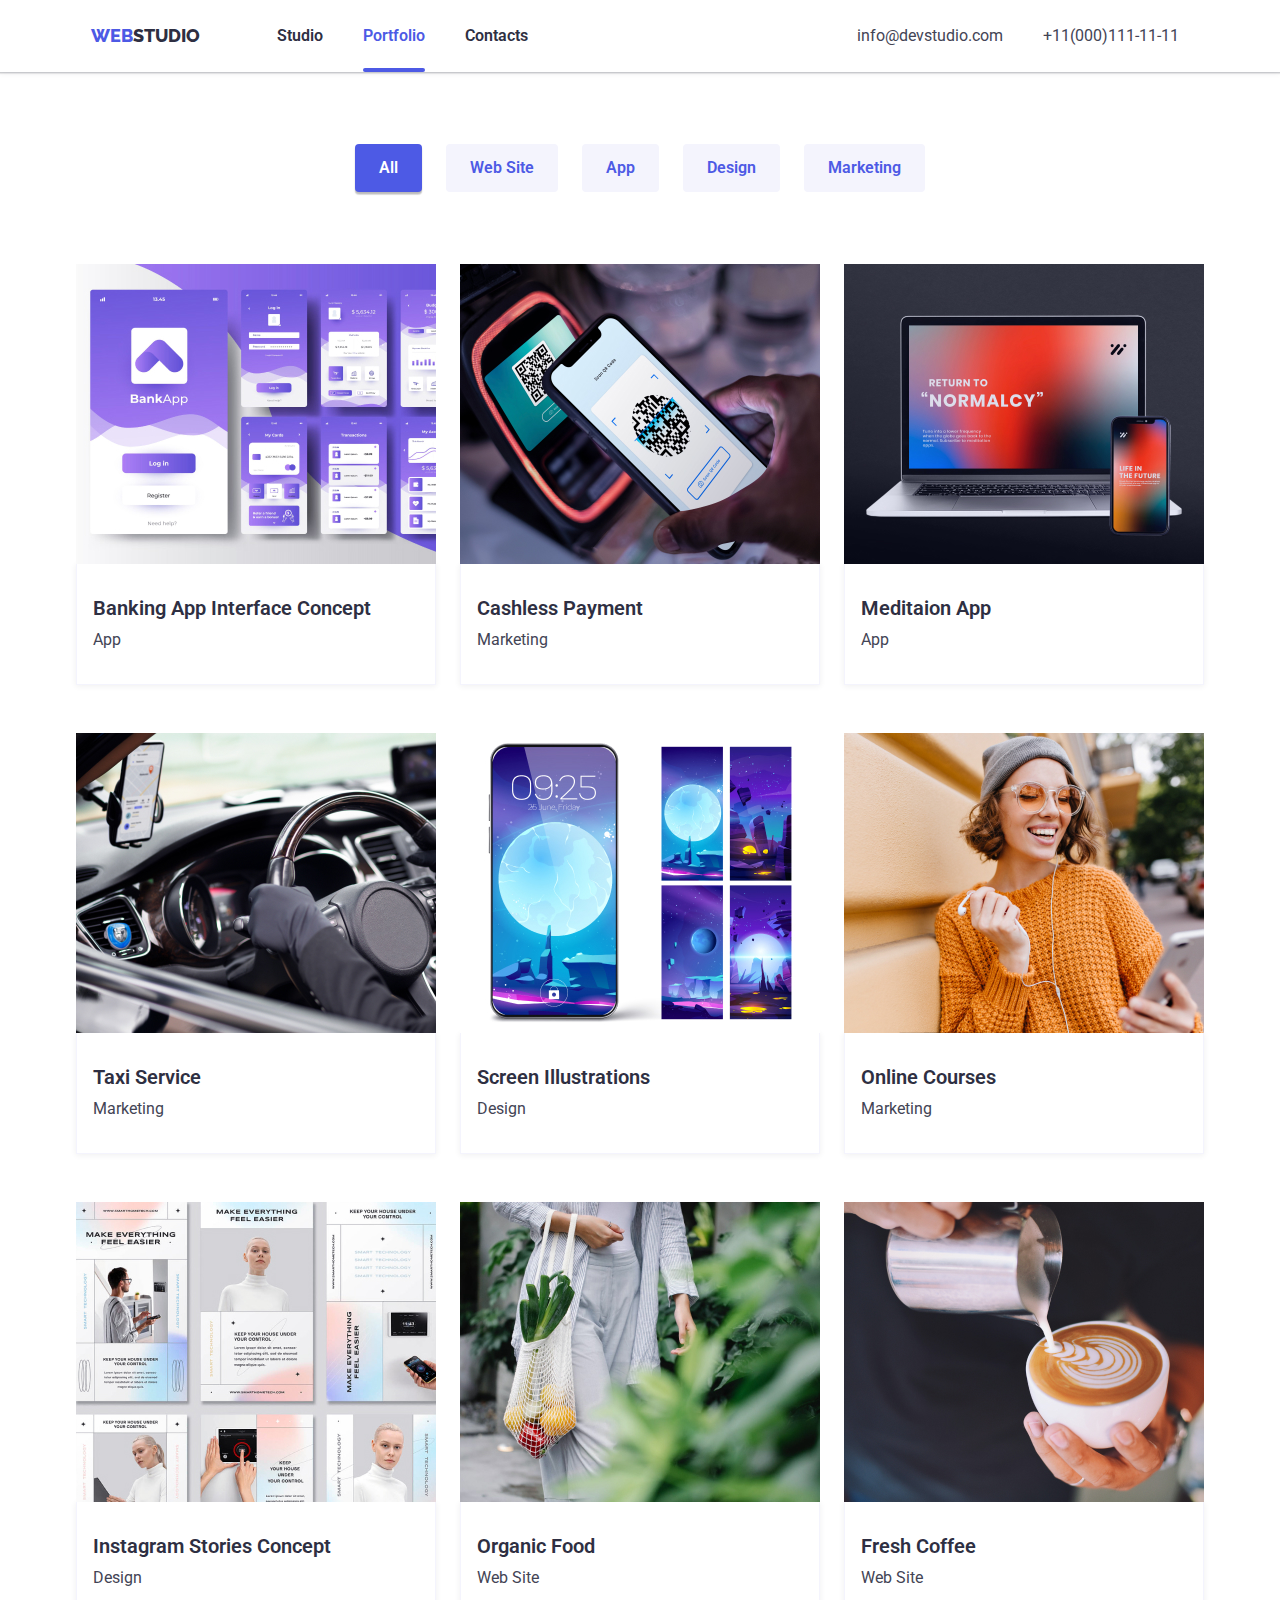
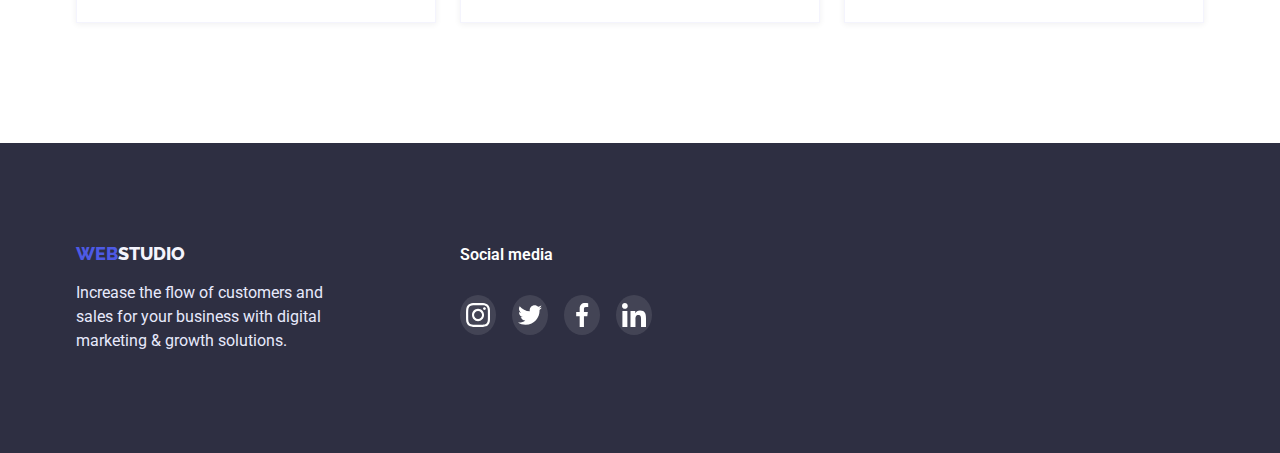
==== portfolio.html @ c19af89f "дз 6" ====
<!DOCTYPE html>
<html lang="en">
<head>
    <meta charset="UTF-8">
    <meta http-equiv="X-UA-Compatible" content="IE=edge">
    <meta name="viewport" content="width=device-width, initial-scale=1.0">
    <title>Document</title>
    <link href="https://fonts.googleapis.com/css2?family=Raleway:wght@800&family=Roboto:wght@400;500&display=swap" rel="stylesheet"/>
    <link rel="stylesheet" href="https://cdnjs.cloudflare.com/ajax/libs/modern-normalize/1.1.0/modern-normalize.min.css" integrity="sha512-wpPYUAdjBVSE4KJnH1VR1HeZfpl1ub8YT/NKx4PuQ5NmX2tKuGu6U/JRp5y+Y8XG2tV+wKQpNHVUX03MfMFn9Q==" crossorigin="anonymous" referrerpolicy="no-referrer" />
    <link rel="stylesheet" href="./css/styles.css"/>

</head>
<body>
<header class="header-list_one">
    <div class="container">
    <nav class="container-main_nav">
        <a href="#" class="logo-type"><span class="logos">WEB</span>STUDIO</a>
    <ul style="list-style-type:none" class="header-list">
        <li class="heder-list_item"><a href="./index.html" class="link">Studio</a></li>
        <li class="heder-list_item"><a href="#" class="link current">Portfolio</a></li>
        <li class="heder-list_item"><a href="#" class="link">Contacts</a></li>
    </ul>
        <ul style="list-style-type:none" class="header-listt">
            <li  class="heder-listt_item"><a href="mailto:info@devstudio.com" class="e-mail">info@devstudio.com</a></li>
            <li class="heder-listt_item"><a href="tel:+11(000)111-11-11" class="phone">+11(000)111-11-11</a></li>
        </ul>  
    </nav>  
    </div> 
</header>
<main>
    <section class="section-portfolio">
    <div class="container">
    <ul style="list-style-type:none" class="portfolio-btn_list">
        <li class="portfolio-btn_item"><button type="button" class="portfolio-btn-all"> <span class="portfolio-all">All</span> </button></li>
        <li class="portfolio-btn_item"><button type="button" class="portfolio-btn">Web Site</button></li>
        <li class="portfolio-btn_item"><button type="button" class="portfolio-btn">App</button></li>
        <li class="portfolio-btn_item"><button type="button" class="portfolio-btn">Design</button></li>
        <li class="portfolio-btn_item"><button type="button" class="portfolio-btn">Marketing</button></li>
    </ul>
    
        <h1 class="visually-hidden">Works</h1>
        <ul style="list-style-type:none" class="portfolio-cards_list">
            <li class="portfolio-cards_item"> 
              <a href="#" class="thumb-href">
                <div class="product-thumb">
                  <p class="text-extion">14 Stylish and User-Friendly App Design Concepts · Task Manager App · Calorie Tracker App · Exotic Fruit Ecommerce App · Cloud Storage App</p>
                <img class="img-portfolio" src="./images2/1.jpg" alt="App" width="360">
              </div>
                <div class="portfolio-cards_box">
                <h2 class="content">Banking App Interface Concept</h2>
                <p class="text-item">App</p>
            </div>
              </a> 
            </li>
            <li class="portfolio-cards_item">
              <a href="#" class="thumb-href">
              <div class="product-thumb">
              <p class="text-extion">14 Stylish and User-Friendly App Design Concepts · Task Manager App · Calorie Tracker App · Exotic Fruit Ecommerce App · Cloud Storage App</p>
              <img class="img-portfolio" src="./images2/2.jpg" alt="Marketing" width="360">
              </div>
                <div class="portfolio-cards_box">
                <h2 class="content">Cashless Payment</h2>
                <p class="text-item">Marketing</p>
            </div>
            </a>
            </li>
            <li class="portfolio-cards_item">
              <a href="#" class="thumb-href">
                <div class="product-thumb">
                <p class="text-extion">14 Stylish and User-Friendly App Design Concepts · Task Manager App · Calorie Tracker App · Exotic Fruit Ecommerce App · Cloud Storage App</p>
                 <img class="img-portfolio" src="./images2/3.jpg" alt="App" width="360">
                  </div>
                 <div class="portfolio-cards_box">
                 <h2 class="content">Meditaion App</h2>
                 <p class="text-item">App</p>
                </div>
              </a>
            </li>
            <li class="portfolio-cards_item">
              <a href="#" class="thumb-href">
                <div class="product-thumb">
                <p class="text-extion">14 Stylish and User-Friendly App Design Concepts · Task Manager App · Calorie Tracker App · Exotic Fruit Ecommerce App · Cloud Storage App</p> 
                <img class="img-portfolio" src="./images2/4.jpg" alt="Marketing" width="360">
                </div>
                <div class="portfolio-cards_box">
                 <h2 class="content">Taxi Service</h2>
                 <p class="text-item">Marketing</p>
                </div>
              </a>
            </li>
            <li class="portfolio-cards_item">
              <a href="#" class="thumb-href">
               <div class="product-thumb">
               <p class="text-extion">14 Stylish and User-Friendly App Design Concepts · Task Manager App · Calorie Tracker App · Exotic Fruit Ecommerce App · Cloud Storage App</p> 
                <img class="img-portfolio" src="./images2/5.jpg" alt="Design" width="360">
               </div>
                <div class="portfolio-cards_box">
                <h2 class="content">Screen Illustrations</h2>
                <p class="text-item">Design</p>
            </div>
            </a>
            </li>
            <li class="portfolio-cards_item">
              <a href="#" class="thumb-href">
              <div class="product-thumb">
              <p class="text-extion">14 Stylish and User-Friendly App Design Concepts · Task Manager App · Calorie Tracker App · Exotic Fruit Ecommerce App · Cloud Storage App</p> 
              <img class="img-portfolio" src="./images2/6.jpg" alt="Marketing" width="360">
              </div>
                <div class="portfolio-cards_box">
                <h2 class="content">Online Courses</h2>
                <p class="text-item">Marketing</p>
            </div>
            </a>
            </li>
            <li class="portfolio-cards_item">
              <a href="#" class="thumb-href">
              <div class="product-thumb">
               <p class="text-extion">14 Stylish and User-Friendly App Design Concepts · Task Manager App · Calorie Tracker App · Exotic Fruit Ecommerce App · Cloud Storage App</p> 
                <img class="img-portfolio" src="./images2/7.jpg" alt="Design" width="360">
              </div>
                <div class="portfolio-cards_box">
                <h2 class="content">Instagram Stories Concept</h2>
                <p class="text-item">Design</p>
            </div>
            </a>
            </li>
            <li class="portfolio-cards_item">
              <a href="#" class="thumb-href">
              <div class="product-thumb">
              <p class="text-extion">14 Stylish and User-Friendly App Design Concepts · Task Manager App · Calorie Tracker App · Exotic Fruit Ecommerce App · Cloud Storage App</p> 
              <img class="img-portfolio" src="./images2/8.jpg" alt="Web Site" width="360">
              </div>
                <div class="portfolio-cards_box">
                <h2 class="content">Organic Food</h2>
                <p class="text-item">Web Site</p>
            </div> 
            </a>
            </li>
            <li class="portfolio-cards_item">
              <a href="#" class="thumb-href">
              <div class="product-thumb">
               <p class="text-extion">14 Stylish and User-Friendly App Design Concepts · Task Manager App · Calorie Tracker App · Exotic Fruit Ecommerce App · Cloud Storage App</p> 
                <img class="img-portfolio" src="./images2/9.jpg" alt="Web Site" width="360">
              </div>
                <div class="portfolio-cards_box">
                <h2 class="content">Fresh Coffee</h2>
                <p class="text-item">Web Site</p>
            </div>
            </a>
            </li>
        </ul>
    </div>
    </section>
</main>
<footer class="footer-list">
    <div class="container">
    <div>
    <div class="footer-logo_box">
    <a href="#" class="logo-studio"><span class="logo-web">WEB</span>STUDIO</a>
    <p class="logo-text">Increase the flow of customers and sales for your business with digital marketing & growth solutions.</p>
</div>
</div>
<div class="fotter-svg-list">
<h3 class="fotter-title">Social media</h3>
<ul class="fotter-list">
    <li class="fotter-item">
      <a href="" class="fotter-link">
        <svg class="fotter-svg" width="24px" height="24px">
        <use href="./imeges3/symbol-defs.svg#icon-instagram-2-1">
        </use>
      </svg>
    </a>
  </li>
    <li class="fotter-item">
      <a href="" class="fotter-link">
        <svg class="fotter-svg" width="24px" height="24px">
        <use href="./imeges3/symbol-defs.svg#icon-twitter-1-1">
        </use>
      </svg>
    </a>
    </li>
    <li class="fotter-item">
      <a href="" class="fotter-link">
        <svg class="fotter-svg" width="24px" height="24px">
        <use href="./imeges3/symbol-defs.svg#icon-facebook-1-1">
        </use>
      </svg>
    </a>
    </li>
    <li class="fotter-item">
      <a href="" class="fotter-link">
        <svg class="fotter-svg" width="24px" height="24px">
        <use href="./imeges3/symbol-defs.svg#icon-linkedin-1-1">
        </use>
      </svg>
    </a>
    </li>
  </ul>
</div>
</div>
</footer> 
</body>
</html>
---- css/styles.css ----
:root{
    --NAVYBLUE: #2E2F42;
    --white: #FFFFFF;
    --iris: #4D5AE5;
    --slate: #434455;
    --CLOUD: #F4F4FD;
    --CORNFLOWER: #E7E9FC;
    --bly: #404BBF;
    }

body{
font-family: 'Roboto', sans-serif;
}

.subject{
background: var(--white);
}

.logo{
font-family: 'Raleway', sans-serif; 
font-weight: 800;
font-size: 18px;
line-height: 1.3;
color: var(--iris);
text-decoration: none;
}

.logo-link{
display: block;
font-family: 'Raleway', sans-serif; 
font-weight: 800;
font-size: 18px;
line-height: 1.3;
color: var(--NAVYBLUE);
text-decoration: none;
}

.list{
font-weight: 600;
font-size: 16px;
line-height: 1.5;
}

.list-studio{
color: var(--NAVYBLUE);
text-decoration: none;
list-style-type: none;
transition: color 250ms cubic-bezier(0.4, 0, 0.2, 1);
}

.list-studio:hover,
.list-studio:focus{
color: var(--iris);
}

.list-studio:active{
color: var(--iris);
}

.list-portfolio{
color: var(--NAVYBLUE);
text-decoration: none;
transition: color 250ms cubic-bezier(0.4, 0, 0.2, 1);  
}

.list-portfolio:hover,
.list-portfolio:focus{
color: var(--iris);
}

.list-portfolio:active{
color: var(--iris);
}

.list-contacts{
color: var(--NAVYBLUE);
text-decoration: none;
transition: color 250ms cubic-bezier(0.4, 0, 0.2, 1);  
}

.list-contacts:hover,
.list-contacts:focus{
color: var(--iris);
}

.list-contacts:active{
color: var(--iris);
}

.mail{
font-size: 16px;
line-height: 1.5;
color: var(--slate);
text-decoration: none;
transition: color 250ms cubic-bezier(0.4, 0, 0.2, 1);  
}

.mail:hover,
.mail:focus{
color: var(--iris);
}

.tel{
font-size: 16px;
line-height: 1.5;
color: var(--slate);
text-decoration: none;
transition: color 250ms cubic-bezier(0.4, 0, 0.2, 1);  
}

.tel:hover,
.tel:focus{
color: var(--iris);
}

.hero{
background: var(--NAVYBLUE);
}

.title{
font-weight: 600;
font-size: 56px;
line-height: 1;
color: var(--white);
}

.button{
background: var(--iris);
cursor: pointer;
box-shadow: 0px 4px 4px rgba(0, 0, 0, 0.15);
border-radius: 4px;
transition: color 250ms cubic-bezier(0.4, 0, 0.2, 1),
box-shadow 250ms cubic-bezier(0.4, 0, 0.2, 1);  
}

.button-text{
font-family: 'Roboto';
font-weight: 600;
font-size: 16px;
line-height: 1.2;
color: var(--white);  
}


.button:hover,
.button:focus{
color: var(--iris);
box-shadow: 0px 1px 6px rgba(46, 47, 66, 0.08), 0px 1px 1px rgba(46, 47, 66, 0.16), 0px 2px 1px rgba(46, 47, 66, 0.08);
}

.button:active{
color: var(--bly);
box-shadow: 0px 4px 4px rgba(0, 0, 0, 0.15);
}

.item{
font-weight: 600;
font-size: 20px;
line-height: 1.2;
color: var(--NAVYBLUE);
}

.items{
font-size: 16px;
line-height: 1.5;
color: var(--slate);
}

.work{
font-weight: 600;
font-size: 36px;
line-height: 1.1;
color: var(--NAVYBLUE);
}

.we{
background: var(--CLOUD);
}

.comanda{
font-weight: 600;
font-size: 36px;
line-height: 1.1;
color: var(--NAVYBLUE);  
}

.comanda-we{
background: var(--white);
}

.name{
font-weight: 600;
font-size: 20px;
line-height: 1.2;
color: var(--NAVYBLUE);
}

.slogan{
font-size: 16px;
line-height: 1.5;
color: var(--slate); 
}

.footer{
background: var(--NAVYBLUE);
}


/* 02*/

.logo-links{
font-family: 'Raleway', sans-serif; 
font-style: normal;
font-weight: 800;
font-size: 18px;
line-height: 1.2;
color: var(--CLOUD);
text-decoration: none; 
}

.text{
font-size: 16px;
line-height: 1.5;
color: var(--CORNFLOWER);   
}

.body{
font-family: 'Roboto', sans-serif; 
}

.header-list{
background: var(--white);
font-style: normal;
}

.logos{
font-family: 'Raleway', sans-serif; 
font-weight: 800;
font-size: 18px;
line-height: 1.3;
color: var(--iris);
text-decoration: none;
}

.logo-type{
font-family: 'Raleway', sans-serif;
font-weight: 800;
font-size: 18px;
line-height: 1.3;
color: var(--NAVYBLUE);
text-decoration: none;
}

.link{
font-weight: 600;
font-size: 16px;
line-height: 1.5;
color: var(--NAVYBLUE);
text-decoration: none;
transition: color 250ms cubic-bezier(0.4, 0, 0.2, 1);  
}

.link:hover,
.link:focus{
color: var(--iris);
}

.link:active{
color: var(--iris);
}

.e-mail{
font-size: 16px;
line-height: 1.5;
color: var(--slate);
text-decoration: none;
transition: color 250ms cubic-bezier(0.4, 0, 0.2, 1);  
}

.e-mail:hover,
.e-mail:focus{
color: var(--iris);
}

.phone{
font-size: 16px;
line-height: 1.5;
color: var(--slate);  
text-decoration: none;
transition: color 250ms cubic-bezier(0.4, 0, 0.2, 1);  
}

.phone:hover,
.phone:focus{
color: var(--iris);
}

.portfolio-all{
color: var(--white);
}


.portfolio-btn-all{
background: var(--iris);
font-family: inherit;
font-weight: 600;
font-size: 16px;
line-height: 1.5;
color: var(--white);
cursor: pointer;
border-radius: 4px;
transition: color 250ms cubic-bezier(0.4, 0, 0.2, 1),
background-color 250ms cubic-bezier(0.4, 0, 0.2, 1);  
box-shadow: 0px 3px 1px rgba(0, 0, 0, 0.1), 0px 2px 1px rgba(0, 0, 0, 0.08), 0px 2px 2px rgba(0, 0, 0, 0.12);
}

.portfolio-btn-all:hover,
.portfolio-btn-all:focus{
color: var(--white);   
background-color: var(--iris);
}

.portfolio-btn-all:active{
color: var(--bly);
}

.portfolio-btn{
background: var(--CLOUD);
font-family: inherit;
font-weight: 600;
font-size: 16px;
line-height: 1.5;
color: var(--iris);
cursor: pointer;
border-radius: 4px;
transition: color 250ms cubic-bezier(0.4, 0, 0.2, 1),
background-color 250ms cubic-bezier(0.4, 0, 0.2, 1);  
}

.portfolio-btn:hover,
.portfolio-btn:focus{
 color: var(--white);   
 background-color: var(--iris);
 box-shadow: 0px 3px 1px rgba(0, 0, 0, 0.1), 0px 2px 1px rgba(0, 0, 0, 0.08), 0px 2px 2px rgba(0, 0, 0, 0.12);
}

.portfolio-btn:active{
color: var(--bly);
}

.content{
font-weight: 600;
font-size: 20px;
line-height: 1.2;
color: var(--NAVYBLUE);
}

.text-item{
font-size: 16px;
line-height: 1.5;
color: var(--slate);
}

.footer-list{
background: var(--NAVYBLUE);
}

.logo-web{
font-family: 'Raleway', sans-serif; 
font-weight: 800;
font-size: 18px;
line-height: 1.2;
color: var(--iris);
text-decoration: none;
}

.logo-studio{
font-family: 'Raleway', sans-serif; 
font-weight: 800;
font-size: 18px;
line-height: 1.2;
color: var(--CLOUD);
text-decoration: none;
}

.logo-text{
font-weight: 400;
font-size: 16px;
line-height: 1.5;
color: var(--CORNFLOWER); 
}


/* general conteiner/section-page for two pages*/

h1,
h2,
h3,
p {
margin: 0;
}

ul {
list-style: none;
padding-left: 0;
margin: 0;
}

.container{
width: 1158px;
padding: 0 15px;
margin: 0  auto;
}

.section-page{
padding-top: 96px;
padding-bottom: 120px;
}


/* one page */ 

.logo-link{
display: block; 
padding-top: 24px;
padding-bottom: 24px;
}

.list{
display: flex; 
margin-left: 77px;
list-style-type:none;
}

.header-list_items{
 margin-right: 40px; 
}

.header-list_items:last-child{
margin-right: 0;
}

.list-studio{
display: block; 
padding-top: 24px;
padding-bottom: 24px; 
}

.list-portfolio{
display: block; 
padding-top: 24px;
padding-bottom: 24px;
}

.list-contacts{
margin-right: 0;
display: block; 
padding-top: 24px;
padding-bottom: 24px;
}

.subject{
box-shadow: 0px 2px 1px rgba(46, 47, 66, 0.08), 0px 1px 1px rgba(46, 47, 66, 0.16), 0px 1px 6px rgba(46, 47, 66, 0.08);
}

.subject-list{
display: flex;
margin-left: auto;
}

.subject-list_item{
margin-right: 40px;
}

.subject-list_item:last-child{
margin-right: 0;
}

.mail{
display: block; 
padding-top: 24px;
padding-bottom: 24px;  
}

.tel{
display: block; 
padding-top: 24px;
padding-bottom: 24px;
}

.conteiner-flex{
width: 1158px;
margin: 0 auto;
padding: 0 15px;
}


.container-main_navi{
display: flex;
}


.hero{
text-align: center;
padding-top: 192px;
padding-bottom: 192px;
}

.container-hero{
margin-right: auto;
margin-left: auto;
width: 492px;
}

.title{
display: block;
}

.button{
display: inline-block;  
padding: 16px 32px;
border: none;
margin-top: 48px;
}

.img-work{
display: block;
max-width: 100%;
height: auto;
}

.visually-hidden{
position: absolute;
width: 1px;
height: 1px;
margin: -1px;
border: 0;
padding: 0;
 white-space: nowrap;
clip-path: inset(100%);
clip: rect(0 0 0 0);
overflow: hidden;
}

.about-us_list{
padding-top: 120px;
padding-bottom: 120px;
}

.about-us{
display: flex;
justify-content: center;
gap: 24px;
}

.item{
margin-bottom: 8px;
}

.about-us_item{
 width: 264px;
}

.work-section{
padding-bottom: 120px;
}

.work{
text-align: center;
margin-bottom: 72px;
}

.work-list{
display: flex;
justify-content: center;
gap: 24px;
}

.we{
padding-top: 120px;
padding-bottom: 120px;
}

.comanda{
text-align: center; 
margin-bottom: 72px; 
}

.comanda-list{
display: flex;
gap: 24px;
}

.comanda-we{
box-shadow: 0px 1px 6px rgba(46, 47, 66, 0.08), 0px 1px 1px rgba(46, 47, 66, 0.16), 0px 2px 1px rgba(46, 47, 66, 0.08);
}

.comanda-we_item{
padding: 32px 16px;
text-align: center;
border-radius: 0px 0px 4px 4px;
}

.name{
margin-bottom: 8px;
}

.slogan{
margin-bottom: 12px;
}

.img{
display: block;
max-width: 100%; 
height: auto;
}


.footer{
padding-top: 100px;
padding-bottom: 100px;
}

.footer-logo_links{
 display: block;
 width: 264px;
flex-wrap: wrap; 
}

.text{
margin-top: 16px;
}




/* two page */

.logo-type{
display: block;
padding-top: 24px;
padding-bottom: 24px;
}

.header-list_one{
background: var(--white);
box-shadow: 0px 2px 1px rgba(46, 47, 66, 0.08), 0px 1px 1px rgba(46, 47, 66, 0.16), 0px 1px 6px rgba(46, 47, 66, 0.08);
}

.header-list{
display: flex;
margin-left: 77px;
}

.heder-list_item{
margin-right: 40px; 
}

.link{

display: block; 
padding-top: 24px;
padding-bottom: 24px; 
}

.header-listt{
display: flex;
margin-left: auto;
}

.heder-listt_item{
margin-right: 40px;    
}

.e-mail{
display: block; 
padding-top: 24px;
padding-bottom: 24px;
}
 
.phone{
display: block; 
padding-top: 24px;
padding-bottom: 24px; 
}
    
.container-main_nav{
display: flex;
width: 1158px;
padding: 0 15px;
margin: 0 auto;
}

.section-portfolio{
padding-top: 72px;
padding-bottom: 120px;
}

.portfolio-btn_list{
display: flex;
justify-content: center;
gap: 24px;
margin-bottom: 72px;
}

.portfolio-btn-all{
line-height: 1.5;
font-size: 16px;
padding: 12px 24px;
border: 0;
}

.portfolio-btn{
line-height: 1.5;
font-size: 16px;
padding: 12px 24px;
border: 0;
}

.portfolio-cards_list{
display: flex;
justify-content: center;
flex-wrap: wrap;
}

.portfolio-cards_item{
margin-right: 24px;
margin-bottom: 48px;
}

.portfolio-cards_item:nth-child(3n) {
margin-right: 0;
}

.portfolio-cards_item:nth-last-child(-n + 3){
 margin-bottom: 0;
}


.img-portfolio{
display: block;
max-width: 100%; 
height: auto;   
}

/*.portfolio-cards_item{
    flex-basis: calc ( (100% - 2 * 24px) / 3);  
    }*/



.portfolio-cards_box{
padding: 32px 16px;
border: 0.5px solid #F4F4FD;
border-top: 0;
box-shadow: 0px 1px 6px rgba(46, 47, 66, 0.08);
transition: box-shadow 250ms cubic-bezier(0.4, 0, 0.2, 1);  
}

.portfolio-cards_box:hover,
.portfolio-cards_box:focus{
box-shadow: 0px 1px 6px rgba(46, 47, 66, 0.08), 0px 1px 1px rgba(46, 47, 66, 0.16), 0px 2px 1px rgba(46, 47, 66, 0.08);  
}

.content{
margin-bottom: 8px;
}

.footer-list{
padding-top: 100px;
padding-bottom: 100px;
}

.footer-logo_box{
width: 264px;
display: flex;
flex-wrap: wrap; 
}

.logo-text{ 
margin-top: 16px;
}

/*Vector page1*/


*{
padding: 0;    
margin: 0;
box-sizing: border-box;
}

.hero{
height: 600px;
max-width: 1600px;
margin-left: auto;
margin-right: auto;
background-image: linear-gradient(rgba(46, 47, 66, 0.7), rgba(46, 47, 66, 0.7)),  url(../images/people-office\ 8.jpg);
background-size: cover;
background-position: center;
background-repeat: no-repeat;
}

.vector{
display: flex;
height: 112px;
background: #F4F4FD;
border-radius: 4px;
margin-bottom: 8px;
align-items: center; 
justify-content: center;
}

.social{
display: flex;
align-items: center; 
justify-content: center;
gap: 24px;
}

.social-media{
display: flex; 
width: 40px;
height: 40px;
margin-top: 12px;
background-color: var(--iris);
border-radius: 50%;
}

.social-media_list{
width: 100%;
height: 100%;
display: flex; 
align-items: center; 
justify-content: center;
border-radius: 50%;
transition: background-color 250ms cubic-bezier(0.4, 0, 0.2, 1);  
}

.social-media_list:hover{
background-color: #31D0AA;
}

.social-media_list:focus{
background-color: #31D0AA;
}

.item-media{
fill: var(--white);
}

.customers-list{
 padding-top: 120px;   
 padding-bottom: 120px;
 text-align: center;
}

.customers{
font-weight: 700;
font-size: 36px;
line-height: 1.2;
color: var(--NAVYBLUE);   
font-family: 'Roboto';
font-style: normal;
margin-bottom: 72px;
}

.customers-item{
display: flex;
align-items: center; 
justify-content: center;
gap: 24px;
}

.customers-item_li{
display: flex;
align-items: center;
justify-content: center;
width: 168px;
height: 88px; 
}

.coustomers-partner{
display: flex;
align-items: center;
justify-content: center;
border: 1px solid #8E8F99;
border-radius: 4px;
width: 100%;
height: 100%;
color: #8E8F99;
transition: color 250ms cubic-bezier(0.4, 0, 0.2, 1),
border 250ms cubic-bezier(0.4, 0, 0.2, 1);  
}

.coustomers-partner:hover,
.coustomers-partner:focus{
color: var(--iris); 
border: 1px solid var(--iris);
}

.partner{
fill: currentColor;
transition: color 250ms cubic-bezier(0.4, 0, 0.2, 1);
}

.icon {
fill: currentColor;
}


.partner:hover{
fill: var(--iris);
}

.partner:focus{
fill: var(--iris);
}

.footer >.container{
display: flex;
}

.fotter-title{
font-weight: 600;
font-size: 16px;
line-height: 24px;
color: var(--white);
}

.fotter-list{
display: flex;
margin-top: 16px;
}

/*.fotter-item{
display: block;
margin-right: 16px;
}*/

.fotter-item{
display: flex; 
width: 40px;
height: 40px;
margin-top: 12px;
margin-right: 16px;
border-radius: 50%;
}

.fotter-link{
display: flex;
justify-content: center;
align-items: center;
width: 100%;
height: 100%;
border-radius: 50%;
background: rgba(255, 255, 255, 0.1);
transition: background-color 250ms cubic-bezier(0.4, 0, 0.2, 1);
}

/*width: 100%;
height: 100%;
display: flex; 
align-items: center; 
justify-content: center;
border-radius: 50%;
transition: background-color 250ms cubic-bezier(0.4, 0, 0.2, 1);*/

.fotter-link:hover{
background-color: #31D0AA;
}

.fotter-link:focus{
background-color: #31D0AA;
}

.fotter-svg-list{
width: 208px;
height: 80px;   
margin-left: 120px;
}

.fotter-svg{
fill: var(--white);
}

/*vector page2*/

/*
.footer-title-portfolio{
font-weight: 600;
font-size: 16px;
line-height: 24px;
color: var(--white);
}*/

.footer-list >.container{
display: flex;
}
/*Animation*/

.text-extion{
position: absolute;
width: 100%;
height: 100%;
padding: 40px 32px;
color: var(--white);
transform: translateY(100%);
transition: transform 250ms cubic-bezier(0.4, 0, 0.2, 1),
visibility 250ms cubic-bezier(0.4, 0, 0.2, 1);
opacity: 0;
}

.thumb-href:hover .text-extion{
transform: translateY(0);
opacity: 1;
transition: opacity 250ms cubic-bezier(0.4, 0, 0.2, 1),
visibility 250ms cubic-bezier(0.4, 0, 0.2, 1);
}

.thumb-href:focus .text-extion{
transform: translateY(0);
opacity: 1;
transition: opacity 250ms cubic-bezier(0.4, 0, 0.2, 1),
visibility 250ms cubic-bezier(0.4, 0, 0.2, 1);
}


.product-thumb{
position: relative;
width: 360px;
height: 300px;
overflow: hidden;
}

.product-thumb::before{
display: inline-block;
content: "";
position: absolute;
width: 100%;
height: 100%;
background-color: rgba(77, 90, 229, 0.5);
transition: transform 250ms cubic-bezier(0.4, 0, 0.2, 1),
opacity 250ms cubic-bezier(0.4, 0, 0.2, 1), transform 250ms;
transform: translateY(100%);
opacity: 0;
}

.thumb-href:hover .product-thumb::before{
transition: transform 250ms cubic-bezier(0.4, 0, 0.2, 1),
visibility 250ms cubic-bezier(0.4, 0, 0.2, 1),
opacity 250ms cubic-bezier(0.4, 0, 0.2, 1);
transform: translateY(0);
opacity: 1;
}

.thumb-href:focus .product-thumb::before{
transition: transform 250ms cubic-bezier(0.4, 0, 0.2, 1),
visibility 250ms cubic-bezier(0.4, 0, 0.2, 1),
opacity 250ms cubic-bezier(0.4, 0, 0.2, 1);
transform: translateY(0);
opacity: 1;
}


.thumb-href{
display: block;
text-decoration: none;
}


/*Modal*/


.backdrop{
left: 0;
top: 0;
position: fixed;
width: 100%;
height: 100%;
background-color:  rgba(46, 47, 66, 0.4);
opacity: 1;
transition: opacity 250ms cubic-bezier(0.4, 0, 0.2, 1),
visibility 250ms cubic-bezier(0.4, 0, 0.2, 1);
}

.backdrop.is-hidden{
opacity: 0;
pointer-events: none;
visibility: hidden ;
}

.modal{
position: absolute;
top: 50%;
left: 50%;
transform: translate(-50%, -50%);
width: 408px;
height: 576px;
background-color: #FCFCFC;
}

.modal-button{
display: flex;
justify-content: center;
align-items: center;
width: 24px;
height: 24px;
background: #E7E9FC;
border: 1px solid rgba(0, 0, 0, 0.1);
border-radius: 50%;
padding: 8px 8px;
margin-top: 24px;
margin-left: 360px;
transition: border-radius 250ms cubic-bezier(0.4, 0, 0.2, 1),
visibility 250ms cubic-bezier(0.4, 0, 0.2, 1);
}

.modal-button:hover{
background: #E7E9FC;
box-shadow: 0px 1px 6px rgba(46, 47, 66, 0.08), 0px 1px 1px rgba(46, 47, 66, 0.16), 0px 2px 1px rgba(46, 47, 66, 0.08);
border-radius: 4px;
}


/*underline 1*/

.list-studio{
position: relative;
text-decoration: none;
}

/*.list-studio::after{
content: '';
position: absolute;
display: block;
width: 48px;
height: 4px;
left: 0;
bottom: 0;
background-color: var(--iris);
opacity: 0;
transition: opacity 250ms cubic-bezier(0.4, 0, 0.2, 1);
}*/

.list-studio:hover::after{
opacity: 1;
}

.current::after{
content: '';
position: absolute;
display: block;
width: 100%;
height: 4px;
left: 0;
bottom: 0;
border-radius: 2px;
background-color: var(--iris);
}

.current{
color: var(--iris);
}


/*underline 2*/

.link{
position: relative;
text-decoration: none;
}
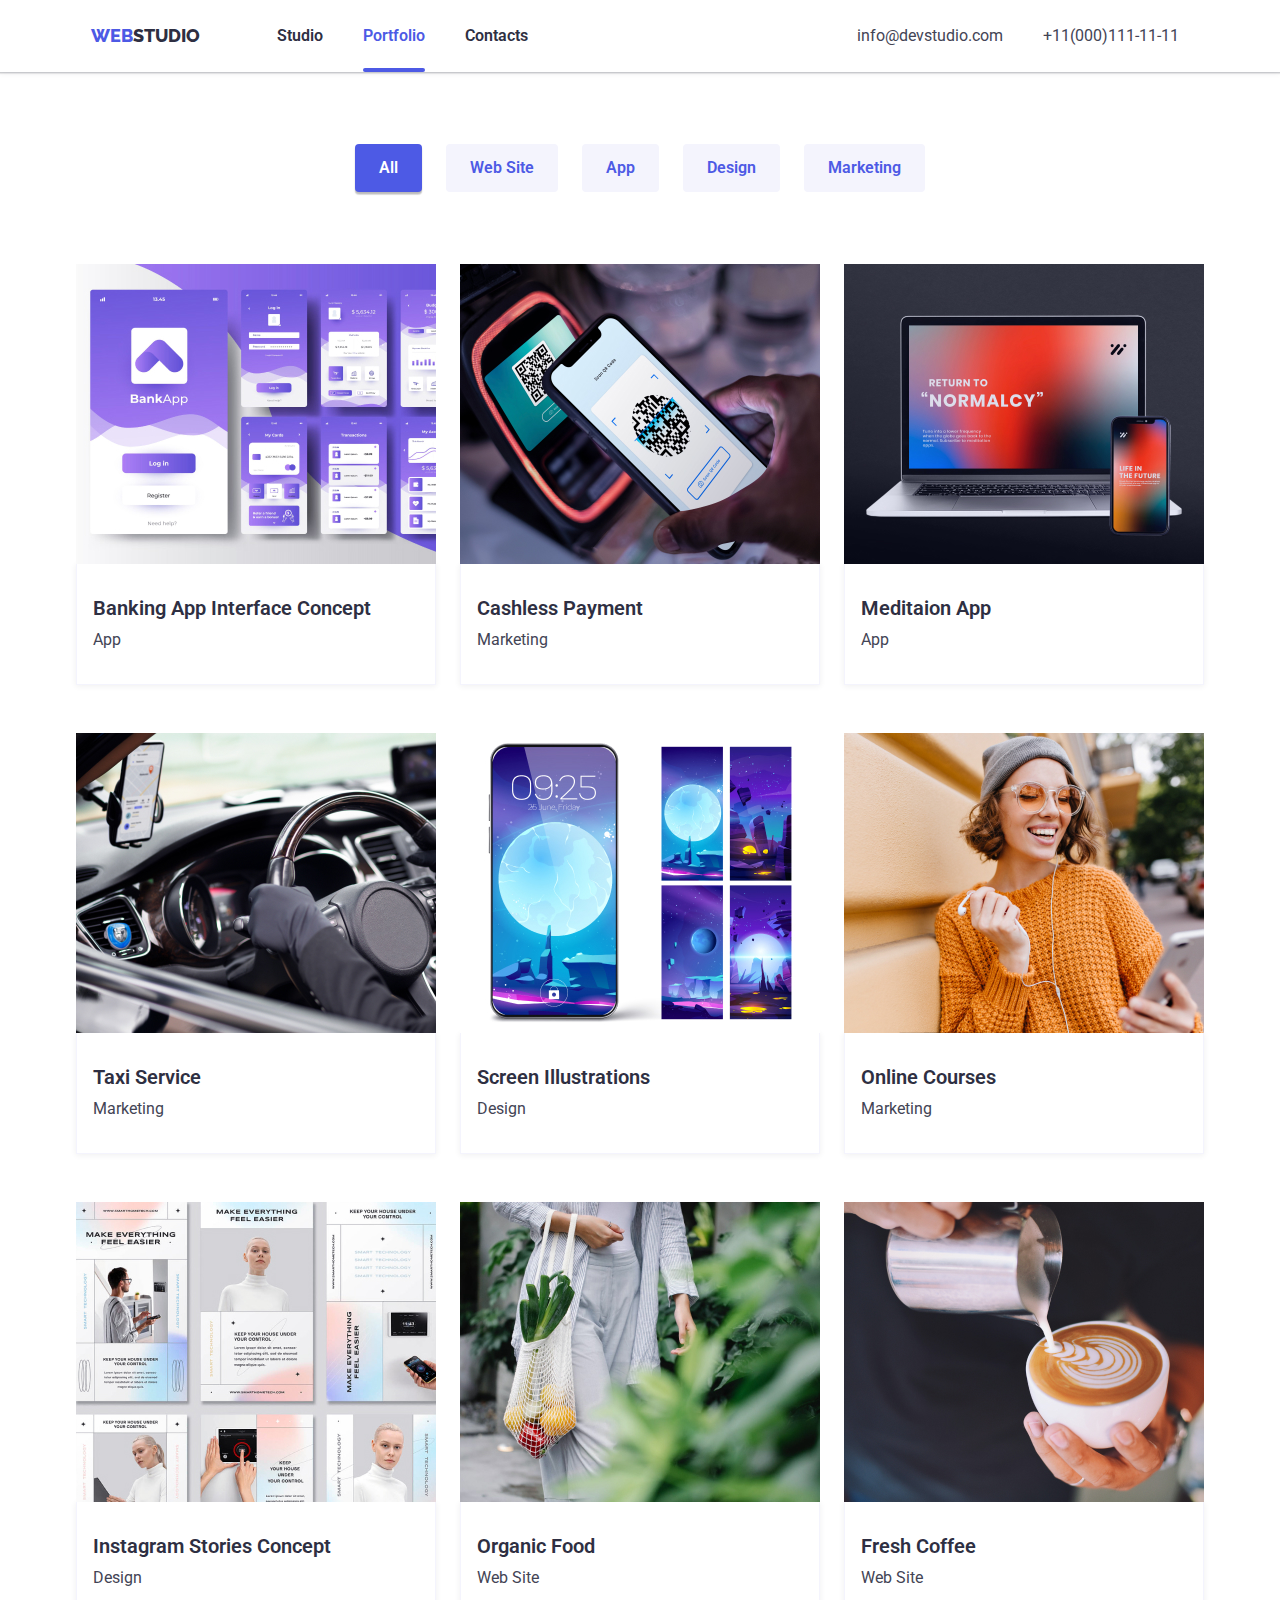
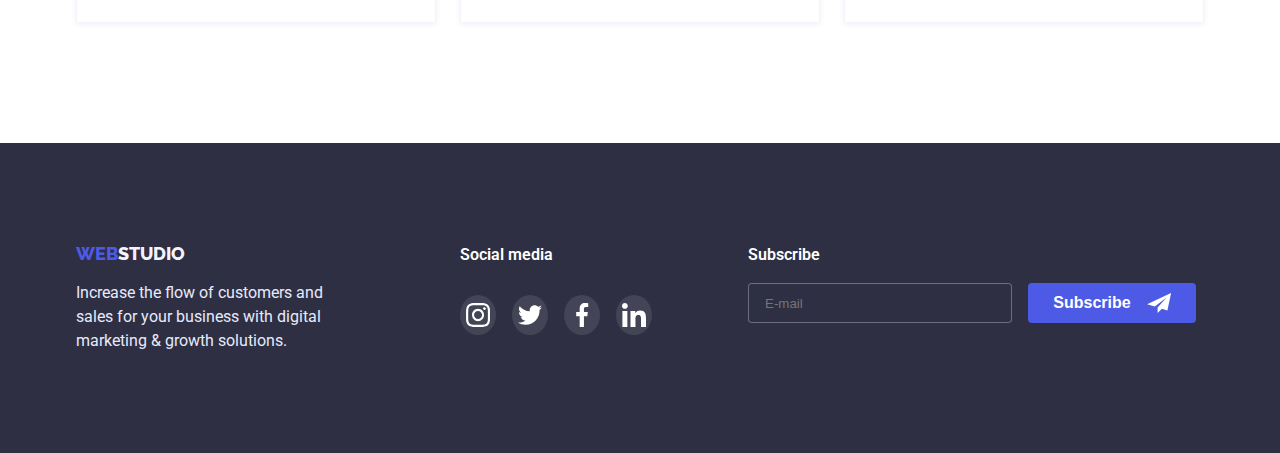
==== commit 052b7292: "дз" ====
--- a/portfolio.html
+++ b/portfolio.html
@@ -197,6 +197,17 @@
     </li>
   </ul>
 </div>
+<div class="form-list">
+  <p class="title-text">Subscribe</p>
+  <form class="form">
+      <input type="email" name="mail" placeholder="E-mail" class="form-input">
+    <button type="submit" class="form-button"> <span class="form-text">Subscribe</span>
+      <svg class="form-svg" width="24" height="20">
+      <use href="./imeges3/symbol-defs.svg#icon-icon-send"></use>
+      </svg>
+    </button>
+  </form>
+</div>
 </div>
 </footer> 
 </body>
--- a/css/styles.css
+++ b/css/styles.css
@@ -1121,6 +1121,8 @@
 box-shadow: 0px 1px 6px rgba(46, 47, 66, 0.08), 0px 1px 1px rgba(46, 47, 66, 0.16), 0px 2px 1px rgba(46, 47, 66, 0.08);
 border-radius: 4px;
 }
+
+
 
 
 /*underline 1*/
@@ -1172,4 +1174,159 @@
 }
 
 
-
+/*work 6 modal*/
+
+.title-two{
+    text-align: center;
+    margin-top: 24px;
+    margin-bottom: 16px;
+    color: #2E2F42;
+    }
+    
+
+
+/*Form fotter*/
+
+
+.title-text{
+margin-left: 80px;
+font-weight: 600;
+font-size: 16px;
+line-height: 24px;
+color: var(--white)
+}
+
+.form{
+display: flex;
+}
+
+.form-input{
+display: flex;
+width: 264px;
+height: 40px;
+margin-left: 80px;
+margin-top: 16px;
+padding-left: 16px;
+background: var(--NAVYBLUE);
+border: 1px solid rgba(255, 255, 255, 0.3);
+border-radius: 4px;
+}
+
+.form-button{
+display: flex;
+justify-content: center;
+align-items: center;
+cursor: pointer;
+border: none;
+width: 168px;
+height: 40px;
+margin-top: 16px;
+margin-left: 16px;
+background: var(--iris);
+border-radius: 4px;   
+}
+
+.form-text{
+font-weight: 700;
+font-size: 16px;
+color: var(--white);
+margin-right: 16px;
+}
+
+.form-svg{
+fill: var(--white);
+}
+
+/*form modal*/
+
+
+.form-modal{
+width: 360px;
+margin-left: auto;
+margin-right: auto;
+}
+
+.input-modal{
+width: auto;
+height: 40px;
+}
+
+.icon-form{
+position: relative;
+display: flex;
+flex-direction: column;
+margin-bottom: 8px;
+}
+
+.form-name{
+margin-bottom: 4px;
+}
+
+.form-tel{
+margin-bottom: 4px;
+}
+
+.form-mail{
+margin-bottom: 4px;
+}
+
+.form-comment{
+margin-bottom: 4px;
+}
+
+.svg-form{
+position: absolute;
+transform: translateY(-50%);
+top: 65%;
+left: 5%;
+}
+
+.svg-form_tel{
+top: 5px;
+left: 3px;
+}
+
+.svg-form_mail{
+
+top: 6px;
+left: 2px;
+}
+
+textarea{
+resize: none;
+width: 360px;
+height: 120px;
+}
+
+.form-policy{
+    margin-top: 16px;
+    margin-bottom: 24px;
+    color: #2E2F42;
+}
+
+.policy{
+text-align: center;
+}
+
+.privacy{
+color: var(--iris);
+}
+
+.submit-button{
+display: flex;
+align-items: center;
+justify-content: center;
+width: 170px;
+height: 51px;
+background: #4D5AE5;
+box-shadow: 0px 4px 4px rgba(0, 0, 0, 0.15);
+border-radius: 4px;
+border: none;
+cursor: pointer;
+margin: 24px 119px;
+}
+
+.send{
+text-align: center;
+color: var(--white);
+}